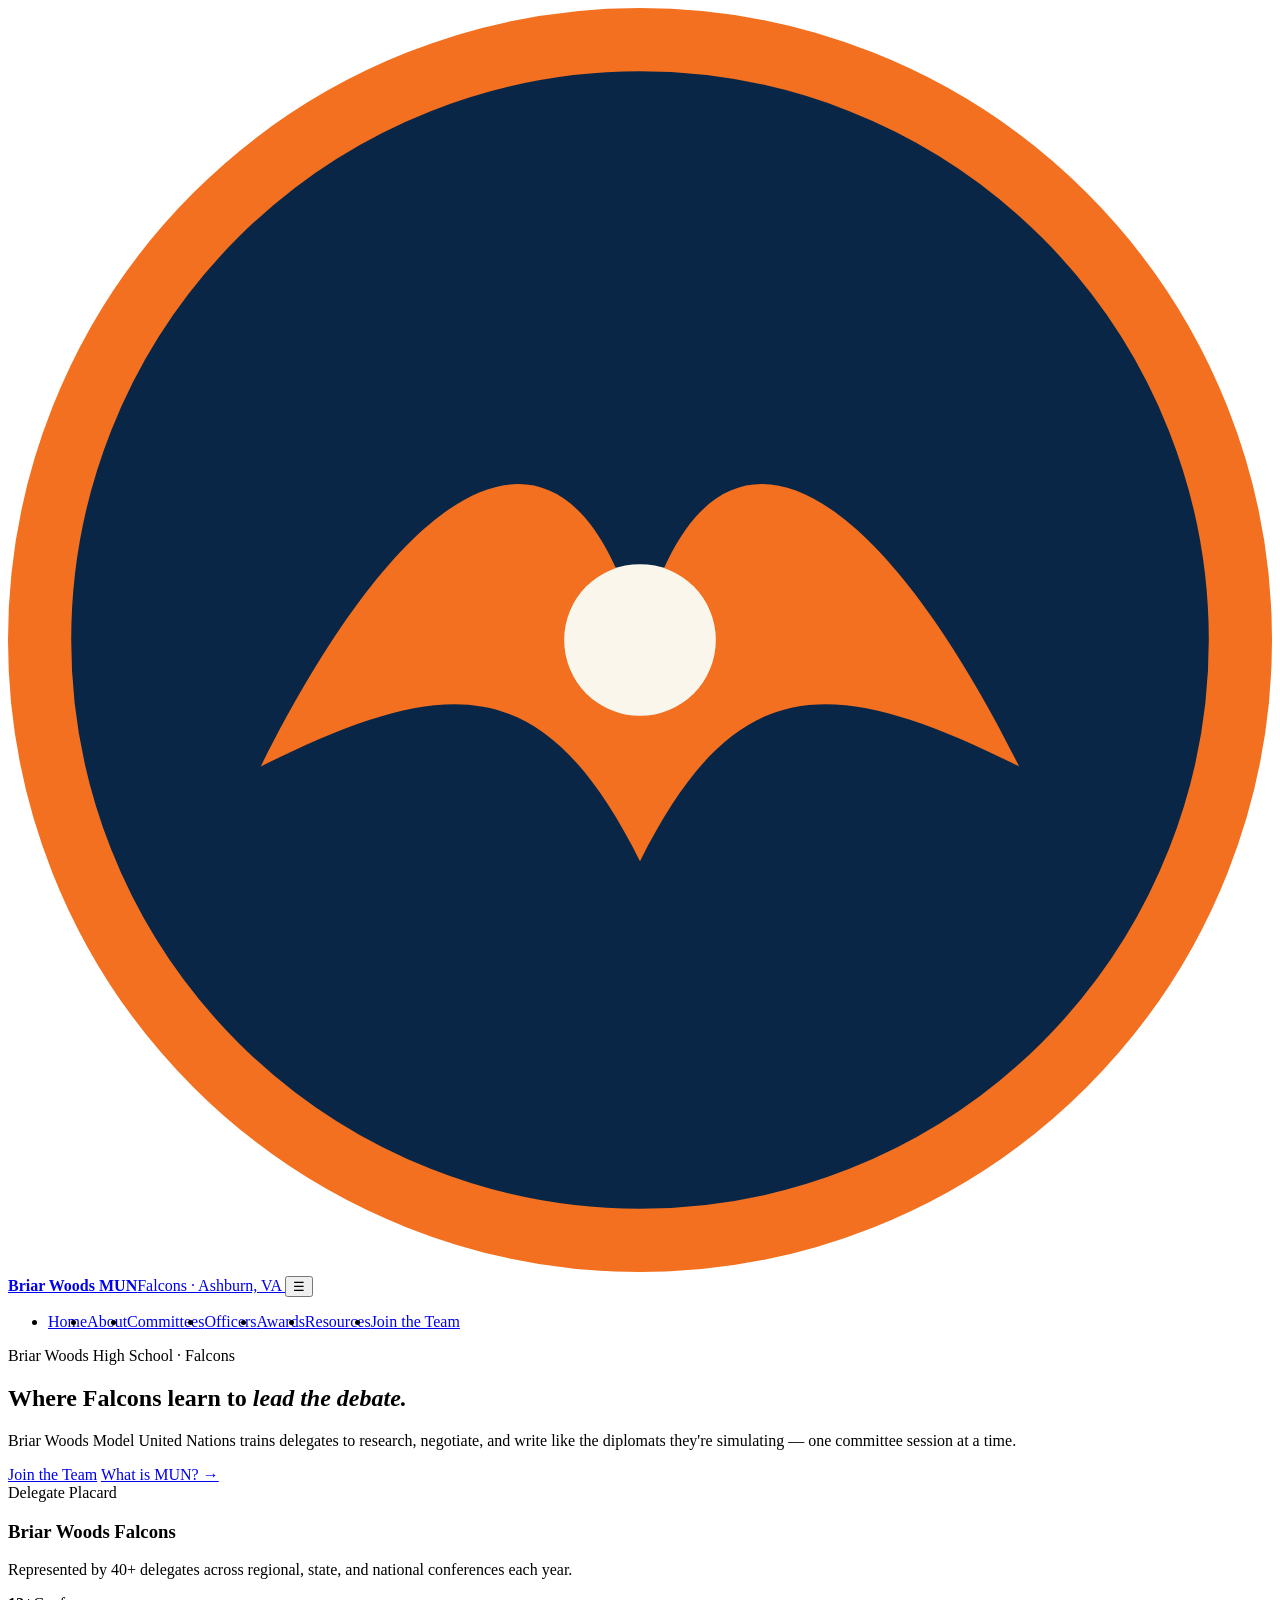
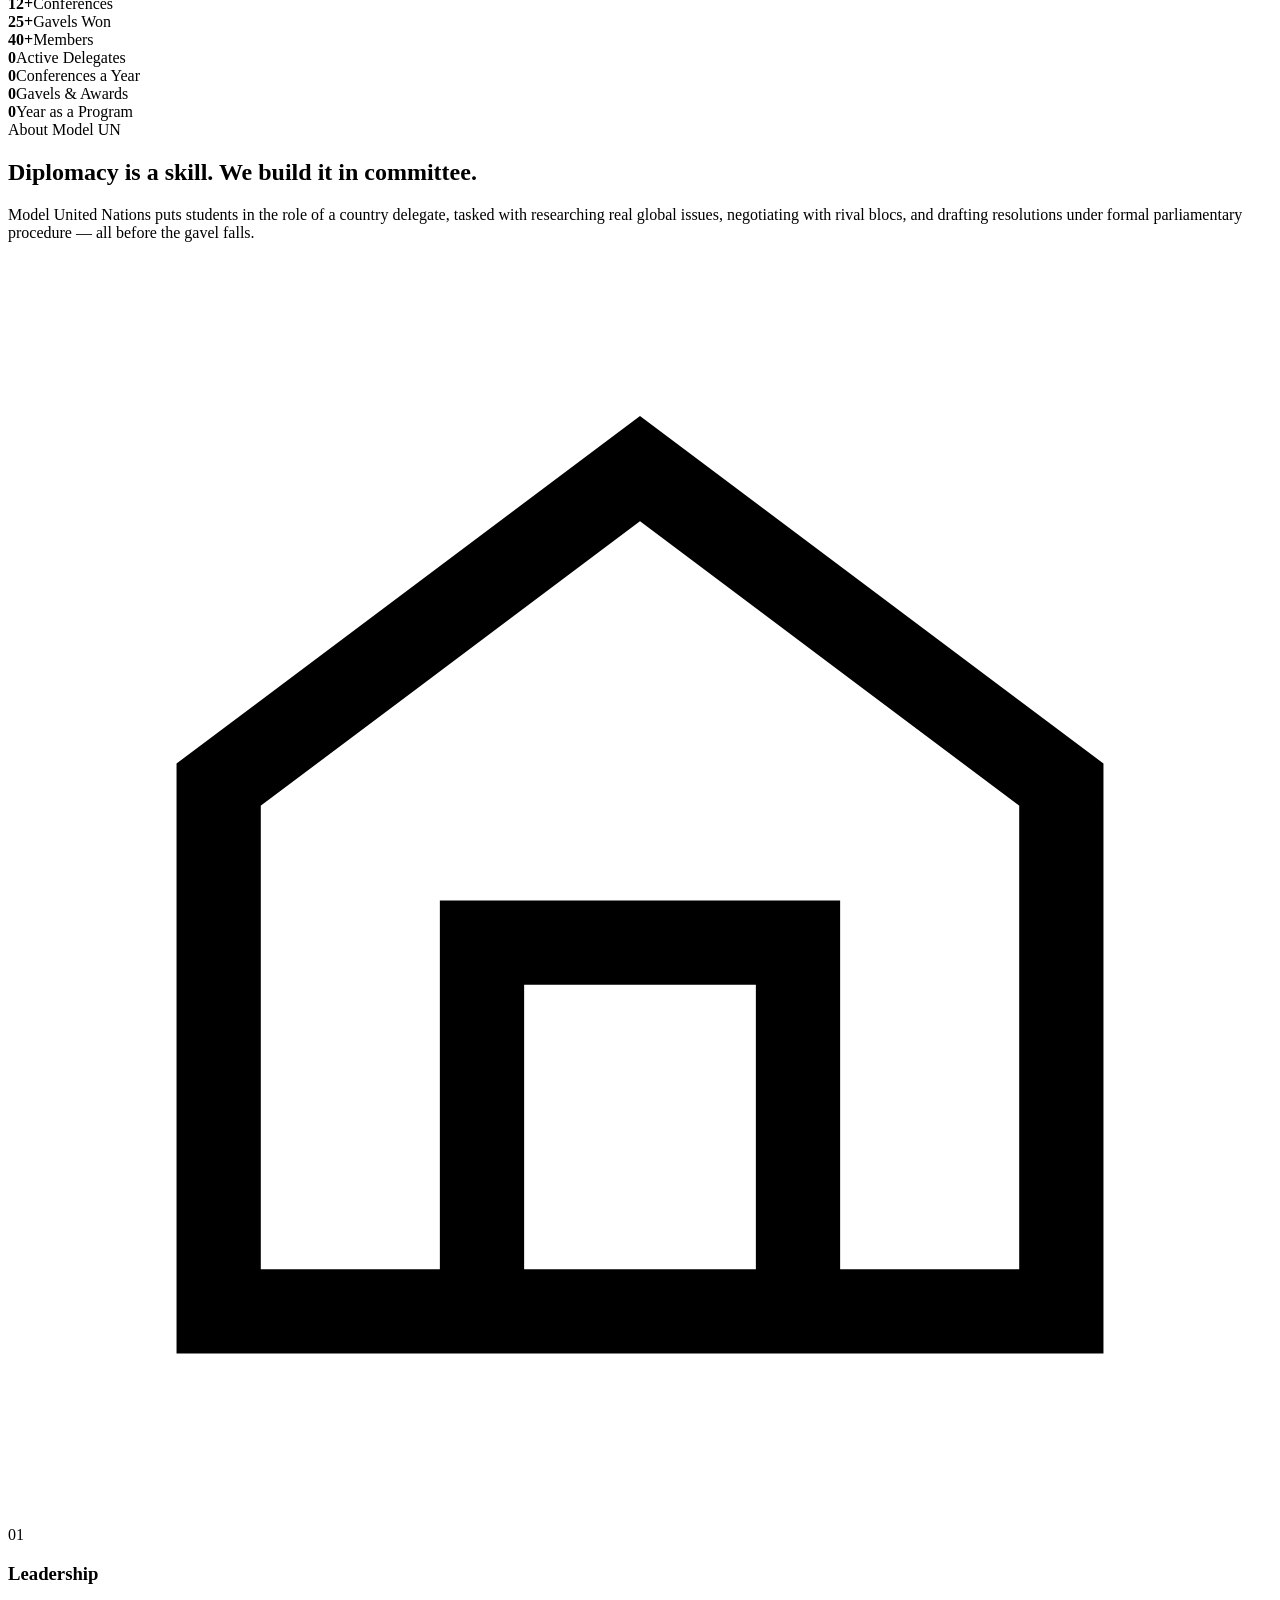
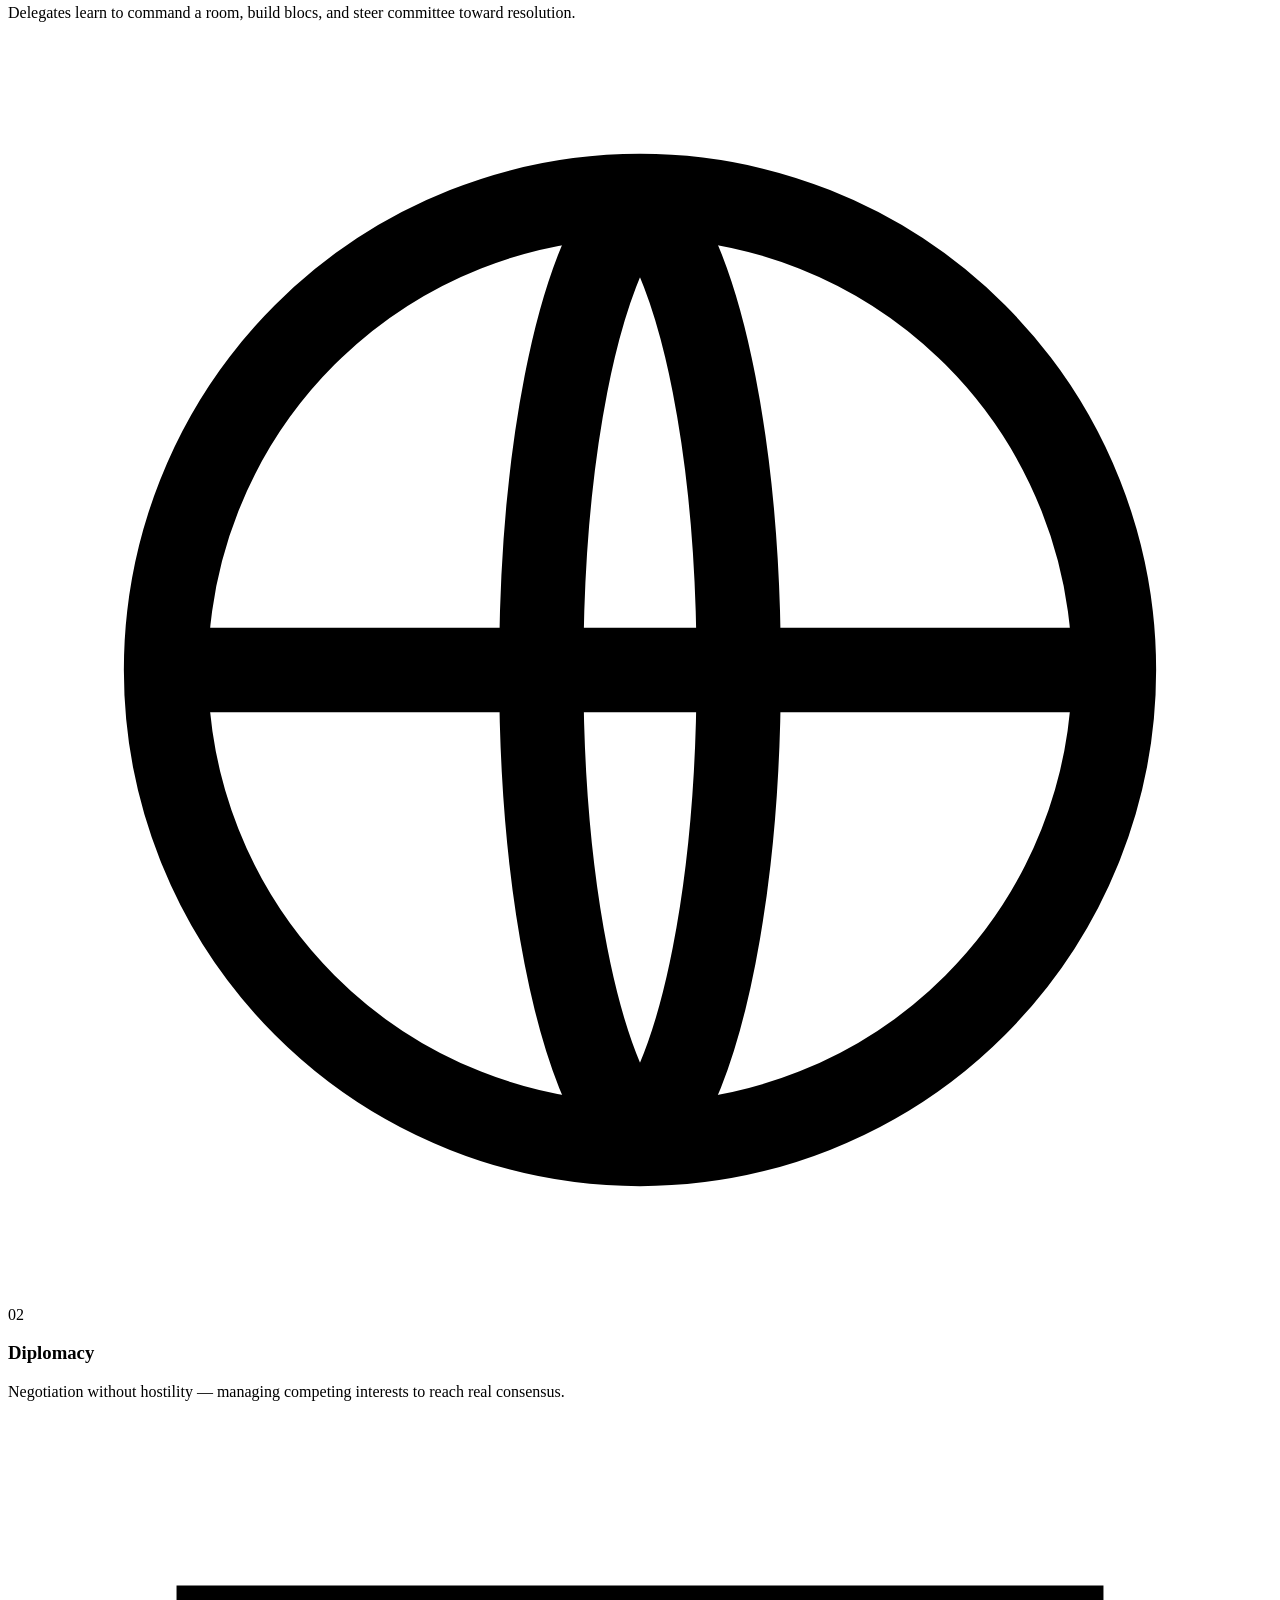
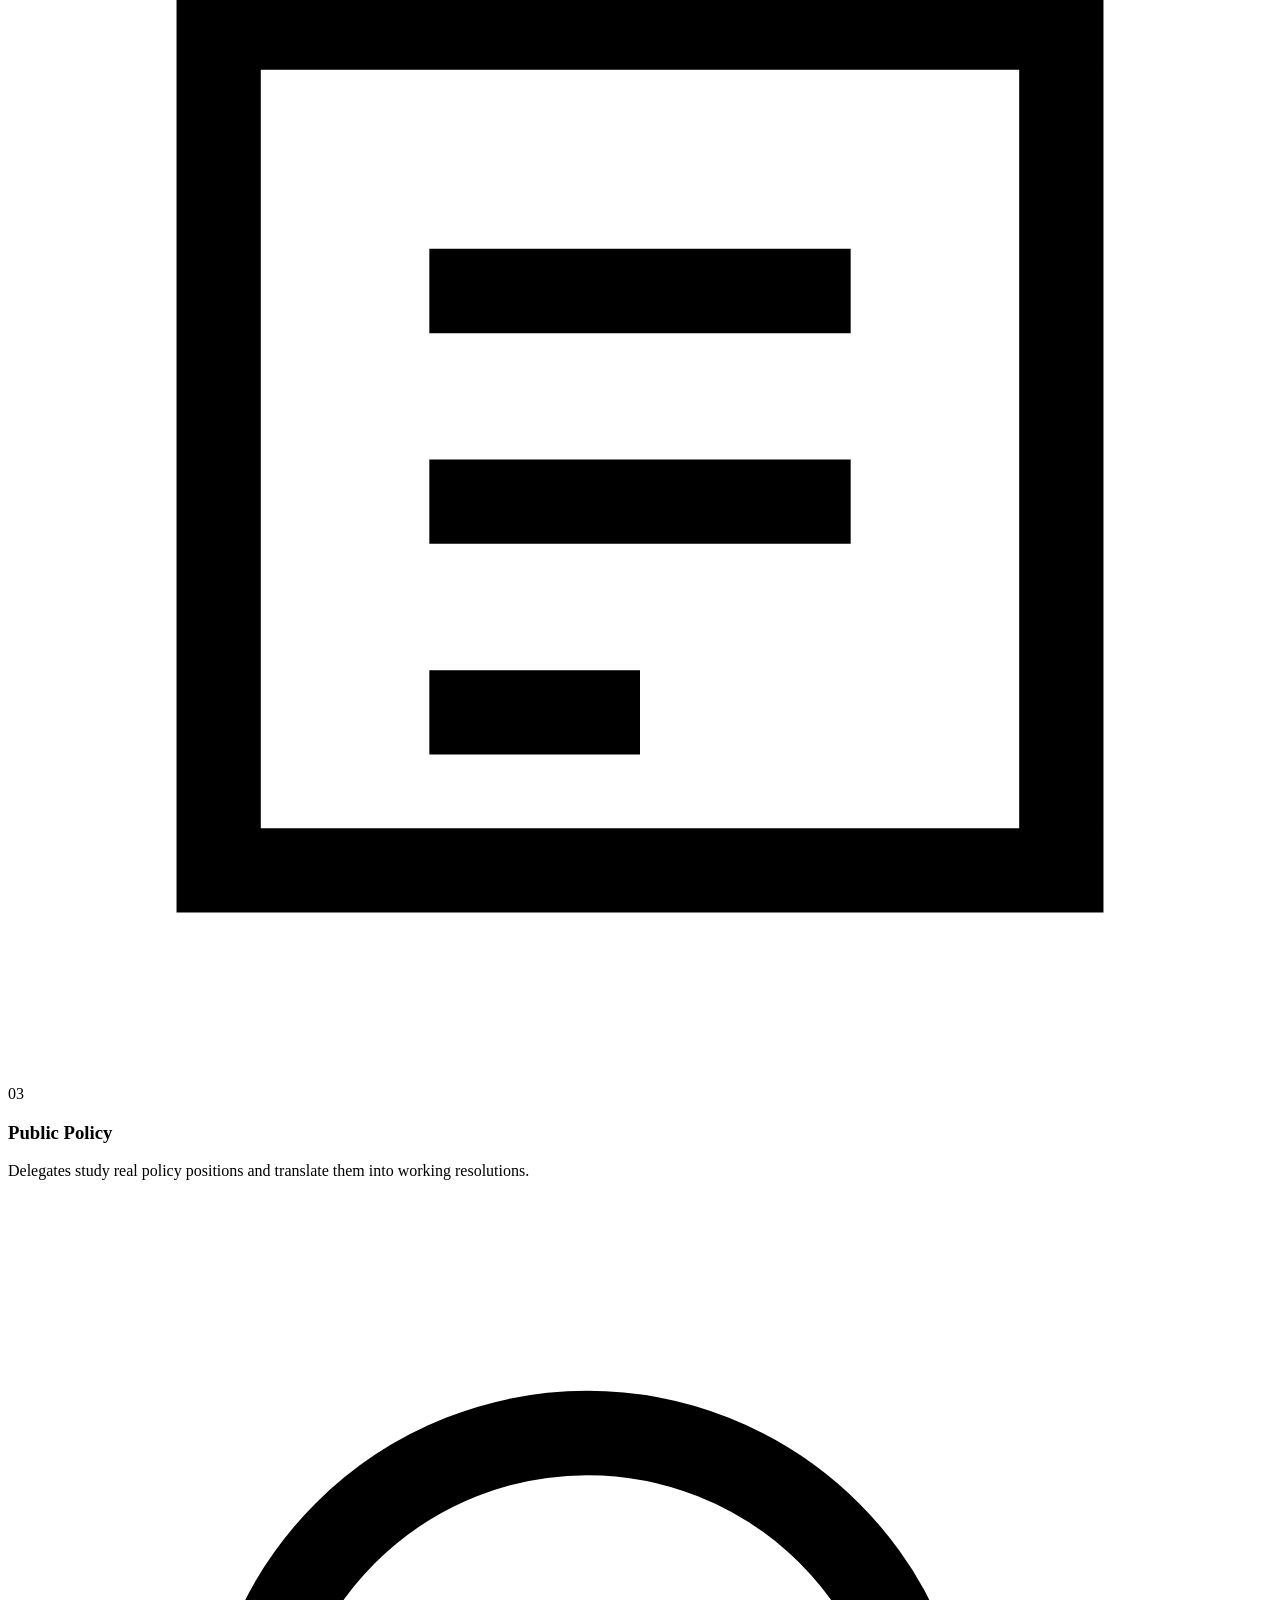
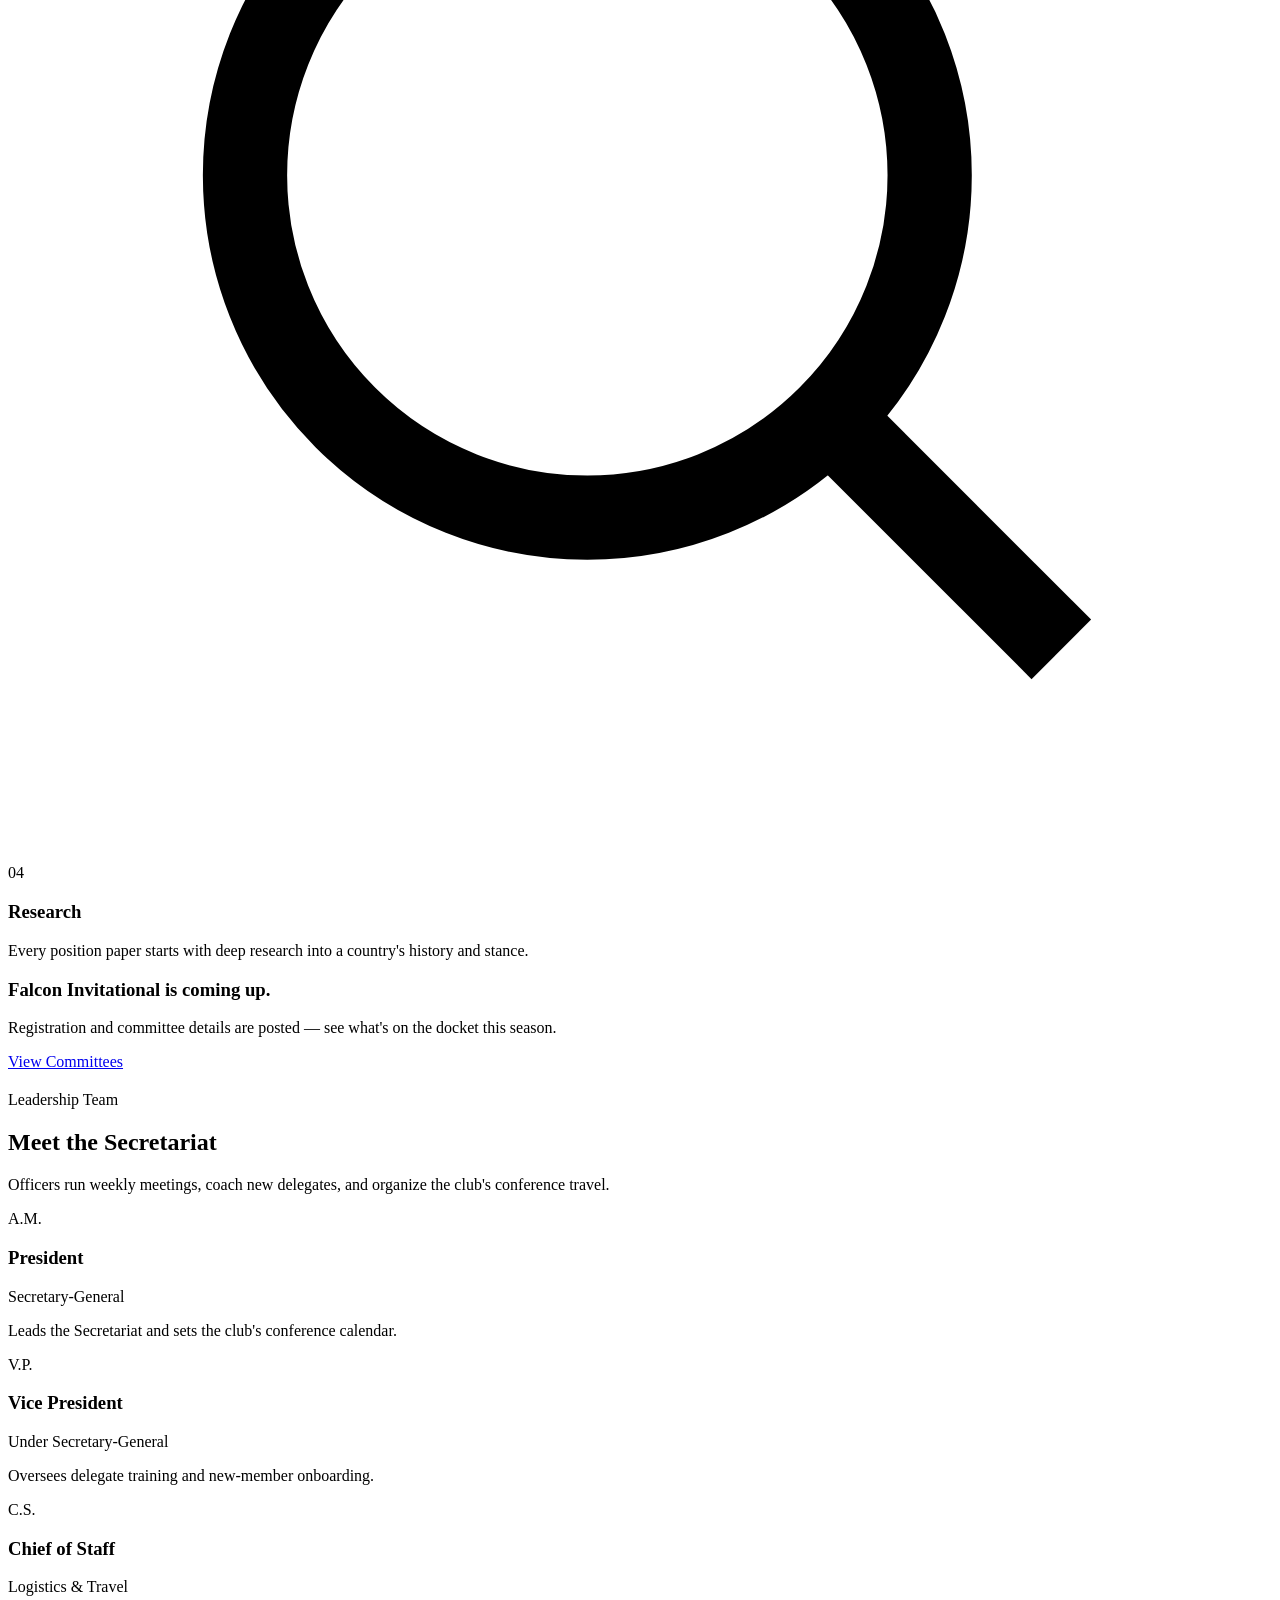
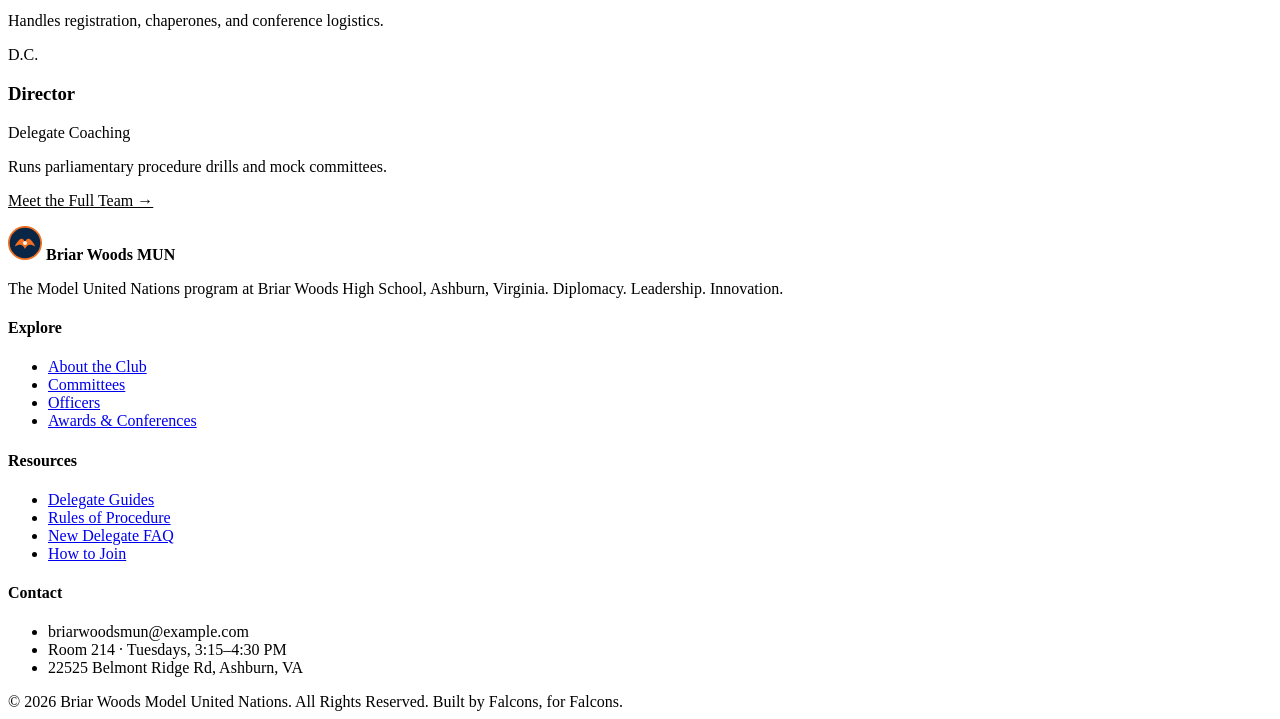
==== index.html @ ee377caa "Add files via upload" ====
<!DOCTYPE html>
<html lang="en">
<head>
<meta charset="UTF-8">
<meta name="viewport" content="width=device-width, initial-scale=1.0">
<title>Briar Woods Model United Nations</title>
<meta name="description" content="Briar Woods High School Model United Nations — Ashburn, Virginia. Diplomacy, debate, and delegation for Falcons.">
<link rel="stylesheet" href="css/style.css">
</head>
<body>

<header class="site-header">
  <nav class="nav">
    <a href="index.html" class="brand">
      <svg class="brand-mark" viewBox="0 0 40 40" xmlns="http://www.w3.org/2000/svg" role="img" aria-label="Briar Woods MUN emblem">
        <circle cx="20" cy="20" r="19" fill="#0A2647" stroke="#F2701F" stroke-width="2"/>
        <path d="M8 24 C13 14, 18 12, 20 20 C22 12, 27 14, 32 24 C26 21, 23 21, 20 27 C17 21, 14 21, 8 24 Z" fill="#F2701F"/>
        <circle cx="20" cy="20" r="2.4" fill="#FAF6EC"/>
      </svg>
      <span class="brand-text"><strong>Briar Woods MUN</strong><span>Falcons &middot; Ashburn, VA</span></span>
    </a>
    <button class="nav-toggle" aria-label="Toggle navigation" aria-expanded="false">&#9776;</button>
    <ul class="nav-links" style="display:flex;">
      <li><a href="index.html">Home</a></li>
      <li><a href="about.html">About</a></li>
      <li><a href="committees.html">Committees</a></li>
      <li><a href="officers.html">Officers</a></li>
      <li><a href="awards.html">Awards</a></li>
      <li><a href="resources.html">Resources</a></li>
      <li><a href="join.html" class="nav-cta">Join the Team</a></li>
    </ul>
  </nav>
</header>

<section class="hero">
  <div class="wrap hero-grid">
    <div>
      <span class="eyebrow on-dark">Briar Woods High School &middot; Falcons</span>
      <h1>Where Falcons learn to <em>lead the debate.</em></h1>
      <p class="hero-sub">Briar Woods Model United Nations trains delegates to research, negotiate, and write like the diplomats they're simulating &mdash; one committee session at a time.</p>
      <div class="hero-actions">
        <a href="join.html" class="btn btn-primary">Join the Team</a>
        <a href="about.html" class="btn btn-ghost">What is MUN? &rarr;</a>
      </div>
    </div>
    <div class="hero-plate">
      <span class="plate-eyebrow">Delegate Placard</span>
      <h3>Briar Woods Falcons</h3>
      <p>Represented by 40+ delegates across regional, state, and national conferences each year.</p>
      <div class="plate-divider"></div>
      <div class="plate-stats">
        <div><strong>12+</strong><span>Conferences</span></div>
        <div><strong>25+</strong><span>Gavels Won</span></div>
        <div><strong>40+</strong><span>Members</span></div>
      </div>
    </div>
  </div>
</section>

<div class="on-navy">
  <div class="wrap">
    <div class="stat-strip">
      <div><strong data-count="40" data-suffix="+">0</strong><span>Active Delegates</span></div>
      <div><strong data-count="12" data-suffix="+">0</strong><span>Conferences a Year</span></div>
      <div><strong data-count="25" data-suffix="+">0</strong><span>Gavels &amp; Awards</span></div>
      <div><strong data-count="6" data-suffix="th">0</strong><span>Year as a Program</span></div>
    </div>
  </div>
</div>

<section class="on-white">
  <div class="wrap">
    <div class="section-head">
      <span class="eyebrow">About Model UN</span>
      <h2>Diplomacy is a skill. We build it in committee.</h2>
      <p>Model United Nations puts students in the role of a country delegate, tasked with researching real global issues, negotiating with rival blocs, and drafting resolutions under formal parliamentary procedure &mdash; all before the gavel falls.</p>
    </div>
    <div class="grid-4">
      <div class="pillar">
        <svg class="pillar-icon" viewBox="0 0 24 24" fill="none" stroke="currentColor" stroke-width="1.6"><path d="M4 20 L4 10 L12 4 L20 10 L20 20 Z"/><path d="M9 20 L9 13 L15 13 L15 20"/></svg>
        <span class="pillar-num">01</span>
        <h3>Leadership</h3>
        <p>Delegates learn to command a room, build blocs, and steer committee toward resolution.</p>
      </div>
      <div class="pillar">
        <svg class="pillar-icon" viewBox="0 0 24 24" fill="none" stroke="currentColor" stroke-width="1.6"><circle cx="12" cy="12" r="9"/><path d="M3 12h18M12 3c2.5 2.7 2.5 15.3 0 18M12 3c-2.5 2.7-2.5 15.3 0 18"/></svg>
        <span class="pillar-num">02</span>
        <h3>Diplomacy</h3>
        <p>Negotiation without hostility &mdash; managing competing interests to reach real consensus.</p>
      </div>
      <div class="pillar">
        <svg class="pillar-icon" viewBox="0 0 24 24" fill="none" stroke="currentColor" stroke-width="1.6"><path d="M4 4h16v16H4z"/><path d="M8 9h8M8 13h8M8 17h4"/></svg>
        <span class="pillar-num">03</span>
        <h3>Public Policy</h3>
        <p>Delegates study real policy positions and translate them into working resolutions.</p>
      </div>
      <div class="pillar">
        <svg class="pillar-icon" viewBox="0 0 24 24" fill="none" stroke="currentColor" stroke-width="1.6"><circle cx="11" cy="11" r="6.5"/><path d="M20 20l-4.5-4.5"/></svg>
        <span class="pillar-num">04</span>
        <h3>Research</h3>
        <p>Every position paper starts with deep research into a country's history and stance.</p>
      </div>
    </div>
  </div>
</section>

<section style="padding-top:0;">
  <div class="wrap">
    <div class="cta-banner">
      <div>
        <h3>Falcon Invitational is coming up.</h3>
        <p>Registration and committee details are posted &mdash; see what's on the docket this season.</p>
      </div>
      <a href="committees.html" class="btn btn-navy">View Committees</a>
    </div>
  </div>
</section>

<section class="on-white" style="padding-top:20px;">
  <div class="wrap">
    <div class="section-head">
      <span class="eyebrow">Leadership Team</span>
      <h2>Meet the Secretariat</h2>
      <p>Officers run weekly meetings, coach new delegates, and organize the club's conference travel.</p>
    </div>
    <div class="grid-4">
      <div class="placard officer-card">
        <div class="placard-body">
          <div class="avatar">A.M.</div>
          <h3>President</h3>
          <span class="officer-role">Secretary-General</span>
          <p>Leads the Secretariat and sets the club's conference calendar.</p>
        </div>
      </div>
      <div class="placard officer-card">
        <div class="placard-body">
          <div class="avatar">V.P.</div>
          <h3>Vice President</h3>
          <span class="officer-role">Under Secretary-General</span>
          <p>Oversees delegate training and new-member onboarding.</p>
        </div>
      </div>
      <div class="placard officer-card">
        <div class="placard-body">
          <div class="avatar">C.S.</div>
          <h3>Chief of Staff</h3>
          <span class="officer-role">Logistics &amp; Travel</span>
          <p>Handles registration, chaperones, and conference logistics.</p>
        </div>
      </div>
      <div class="placard officer-card">
        <div class="placard-body">
          <div class="avatar">D.C.</div>
          <h3>Director</h3>
          <span class="officer-role">Delegate Coaching</span>
          <p>Runs parliamentary procedure drills and mock committees.</p>
        </div>
      </div>
    </div>
    <p class="center mt-32"><a href="officers.html" class="btn btn-ghost" style="color:var(--navy); border-color:var(--navy);">Meet the Full Team &rarr;</a></p>
  </div>
</section>

<footer class="site-footer">
  <div class="wrap">
    <div class="footer-grid">
      <div>
        <div class="footer-brand">
          <svg class="brand-mark" width="34" height="34" viewBox="0 0 40 40" xmlns="http://www.w3.org/2000/svg">
            <circle cx="20" cy="20" r="19" fill="#0A2647" stroke="#F2701F" stroke-width="2"/>
            <path d="M8 24 C13 14, 18 12, 20 20 C22 12, 27 14, 32 24 C26 21, 23 21, 20 27 C17 21, 14 21, 8 24 Z" fill="#F2701F"/>
            <circle cx="20" cy="20" r="2.4" fill="#FAF6EC"/>
          </svg>
          <strong>Briar Woods MUN</strong>
        </div>
        <p>The Model United Nations program at Briar Woods High School, Ashburn, Virginia. Diplomacy. Leadership. Innovation.</p>
      </div>
      <div>
        <h4>Explore</h4>
        <ul>
          <li><a href="about.html">About the Club</a></li>
          <li><a href="committees.html">Committees</a></li>
          <li><a href="officers.html">Officers</a></li>
          <li><a href="awards.html">Awards &amp; Conferences</a></li>
        </ul>
      </div>
      <div>
        <h4>Resources</h4>
        <ul>
          <li><a href="resources.html">Delegate Guides</a></li>
          <li><a href="resources.html#procedure">Rules of Procedure</a></li>
          <li><a href="resources.html#faq">New Delegate FAQ</a></li>
          <li><a href="join.html">How to Join</a></li>
        </ul>
      </div>
      <div>
        <h4>Contact</h4>
        <ul>
          <li>briarwoodsmun@example.com</li>
          <li>Room 214 &middot; Tuesdays, 3:15&ndash;4:30 PM</li>
          <li>22525 Belmont Ridge Rd, Ashburn, VA</li>
        </ul>
      </div>
    </div>
    <div class="footer-bottom">
      <span>&copy; 2026 Briar Woods Model United Nations. All Rights Reserved.</span>
      <span>Built by Falcons, for Falcons.</span>
    </div>
  </div>
</footer>

<script src="js/main.js"></script>
</body>
</html>
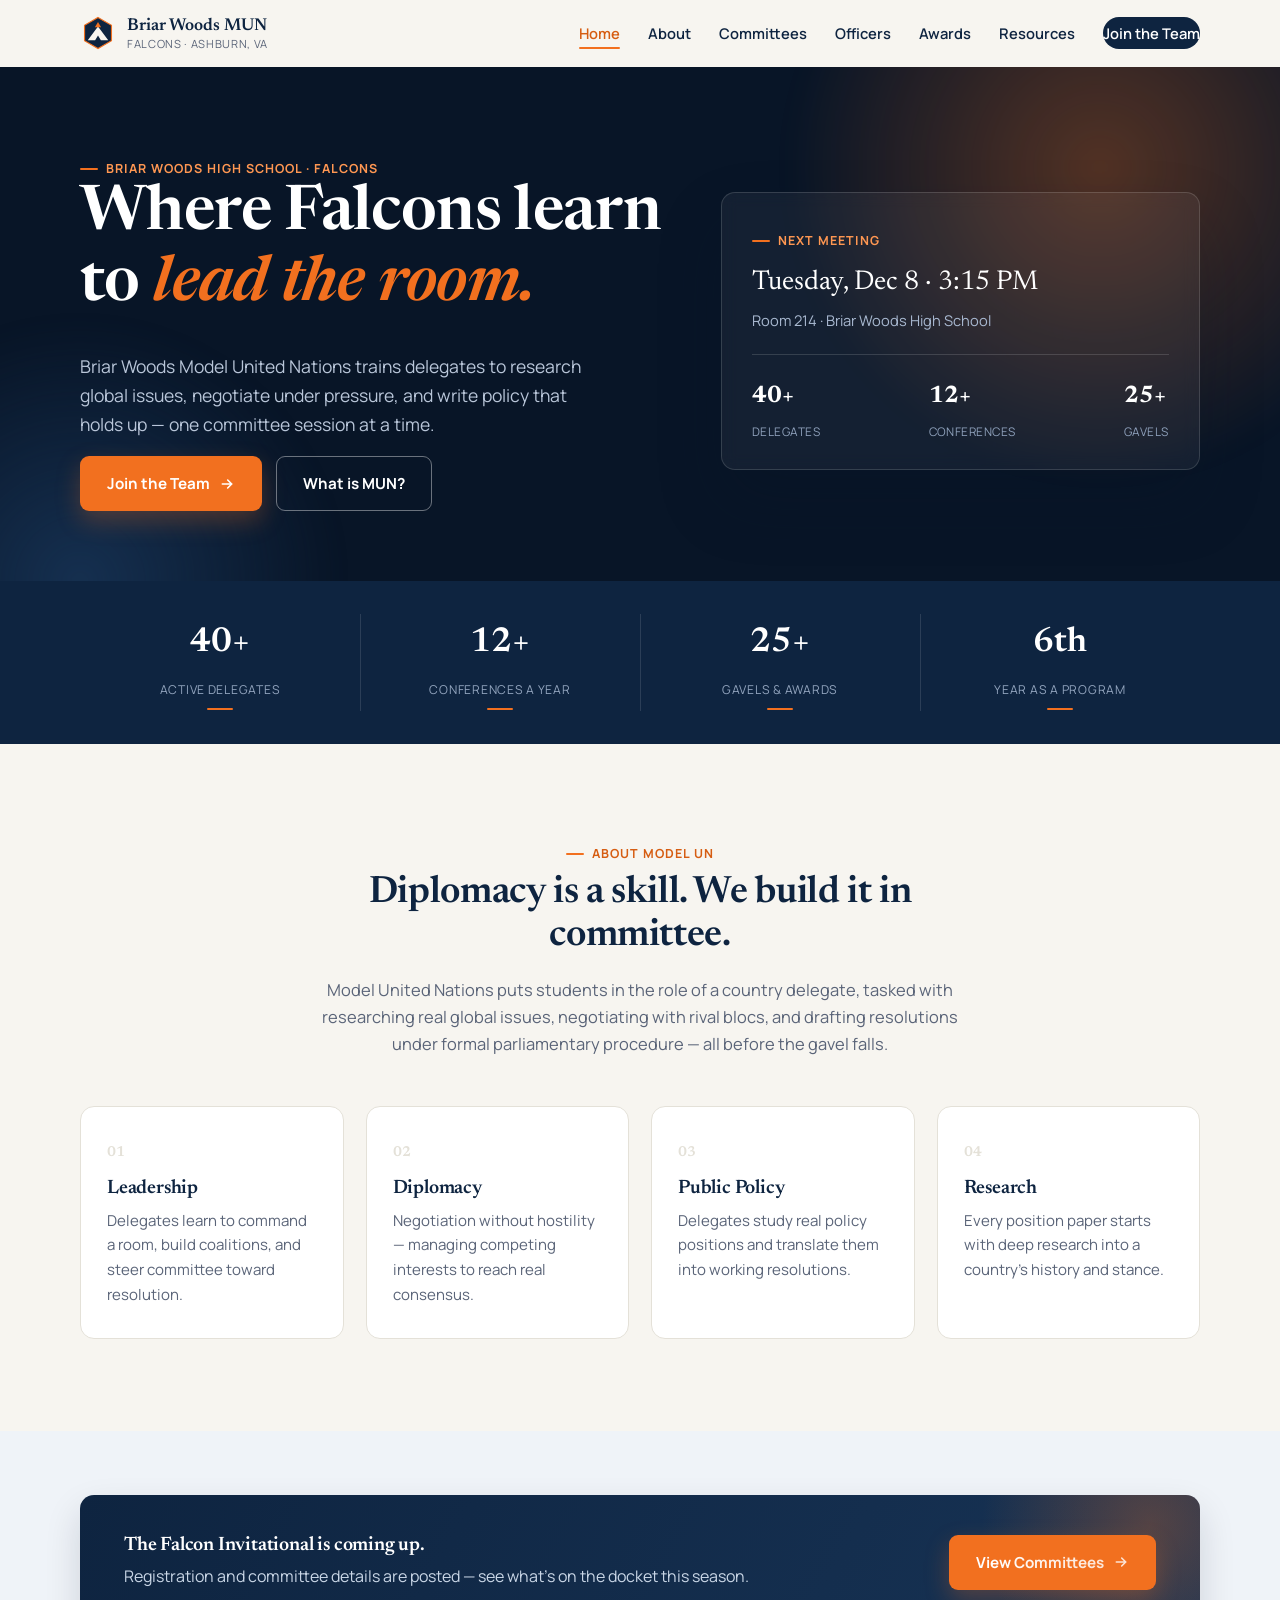
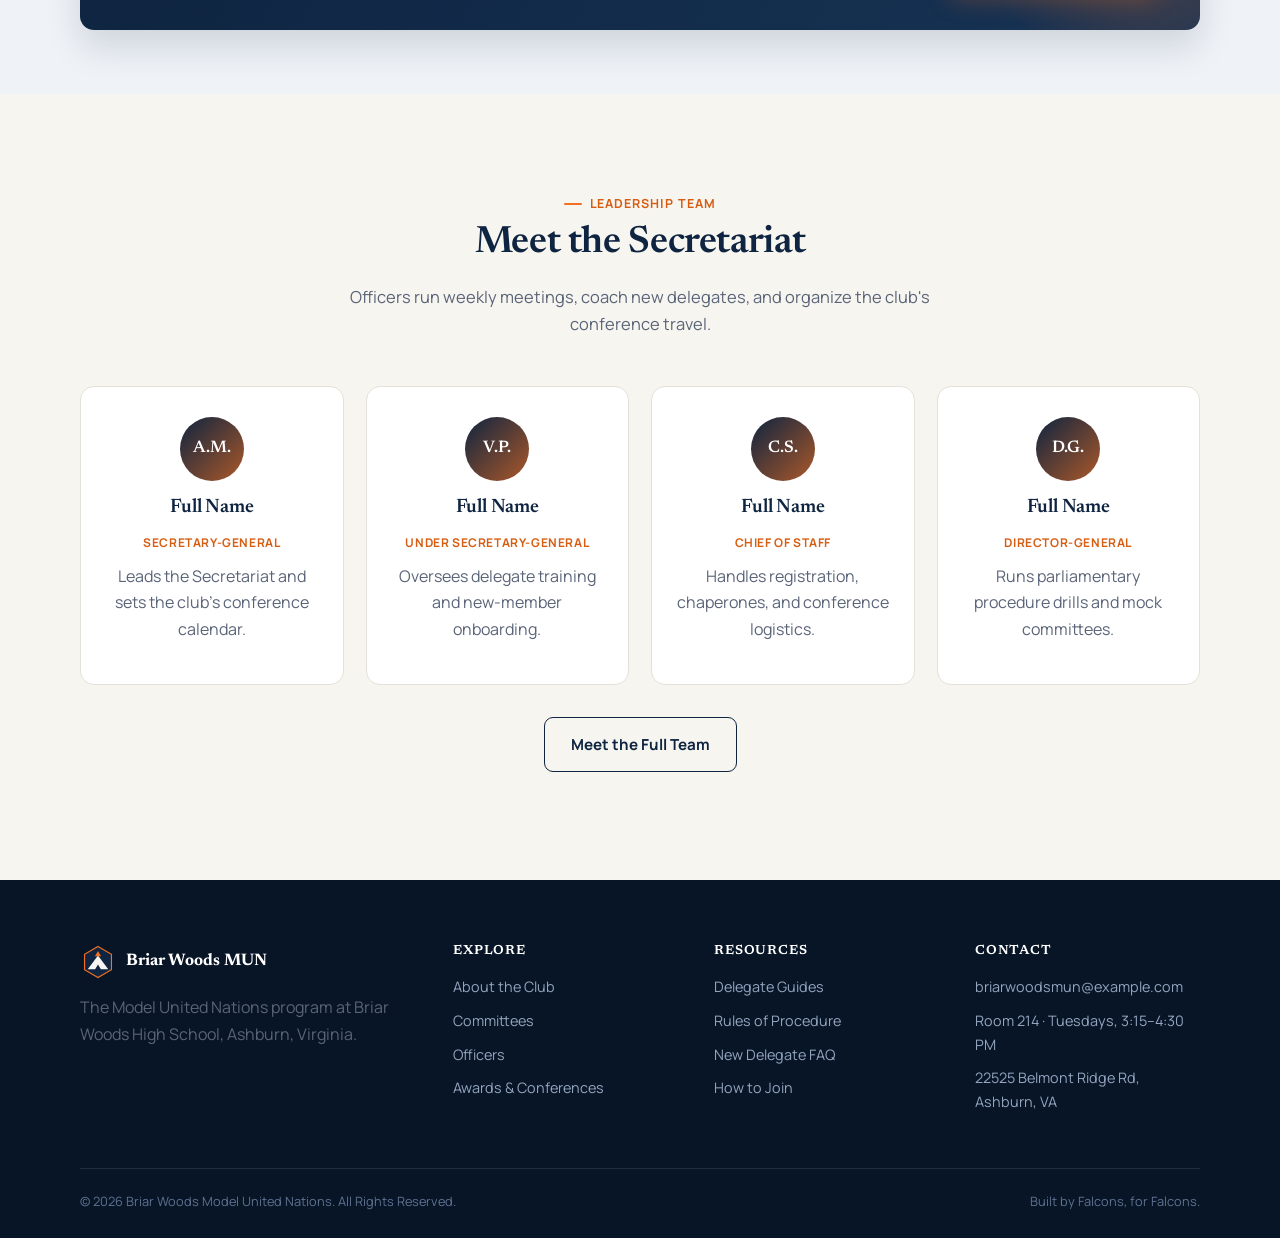
==== commit 4bf56660: "Add files via upload" ====
--- a/index.html
+++ b/index.html
@@ -5,210 +5,714 @@
 <meta name="viewport" content="width=device-width, initial-scale=1.0">
 <title>Briar Woods Model United Nations</title>
 <meta name="description" content="Briar Woods High School Model United Nations — Ashburn, Virginia. Diplomacy, debate, and delegation for Falcons.">
-<link rel="stylesheet" href="css/style.css">
+<style>
+/* =========================================================================
+   BRIAR WOODS MODEL UNITED NATIONS — stylesheet
+   Refined editorial design in the school's real colors (navy + orange).
+   ========================================================================= */
+
+@import url('https://fonts.googleapis.com/css2?family=Newsreader:ital,opsz,wght@0,6..72,400;0,6..72,500;0,6..72,600;0,6..72,700;1,6..72,500;1,6..72,600&family=Manrope:wght@400;500;600;700;800&display=swap');
+
+:root{
+  --navy-deep:#081527;
+  --navy:#0E2440;
+  --navy-mid:#173355;
+  --orange:#F2701F;
+  --orange-light:#FF9752;
+  --orange-dark:#D65D12;
+  --paper:#F7F5F0;
+  --mist:#EFF3F8;
+  --white:#FFFFFF;
+  --ink:#12203A;
+  --ink-soft:#5A6478;
+  --line:#E4E1D8;
+  --line-mist:#DCE3EC;
+  --line-navy:rgba(255,255,255,.14);
+  --shadow-sm:0 2px 12px rgba(8,21,39,.07);
+  --shadow-md:0 16px 36px rgba(8,21,39,.14);
+  --shadow-lg:0 32px 64px rgba(8,21,39,.24);
+  --radius:14px;
+  --radius-sm:9px;
+  --font-serif:'Newsreader', Georgia, serif;
+  --font-sans:'Manrope', system-ui, -apple-system, sans-serif;
+  --ease:cubic-bezier(.22,.9,.32,1);
+  --maxw:1180px;
+}
+
+*,*::before,*::after{ box-sizing:border-box; }
+html{ scroll-behavior:smooth; }
+body{
+  margin:0; background:var(--paper); color:var(--ink); font-family:var(--font-sans);
+  line-height:1.65; -webkit-font-smoothing:antialiased;
+}
+h1,h2,h3,h4{ font-family:var(--font-serif); color:var(--navy); margin:0 0 .48em; line-height:1.14; font-weight:600; letter-spacing:-.01em; }
+h1{ font-size:clamp(2.5rem,5.2vw,3.9rem); }
+h2{ font-size:clamp(1.7rem,3vw,2.35rem); }
+h3{ font-size:1.22rem; }
+p{ margin:0 0 1em; color:var(--ink-soft); }
+a{ color:inherit; text-decoration:none; }
+img{ max-width:100%; display:block; }
+ul{ margin:0; padding:0; list-style:none; }
+em{ font-style:italic; color:var(--orange); }
+
+.wrap{ max-width:var(--maxw); margin:0 auto; padding:0 30px; }
+.center{ text-align:center; }
+.mt-8{margin-top:8px;} .mt-12{margin-top:12px;} .mt-16{margin-top:16px;}
+.mt-24{margin-top:24px;} .mt-32{margin-top:32px;} .mt-48{margin-top:48px;}
+
+.eyebrow{
+  display:inline-flex; align-items:center; gap:8px;
+  font-size:.78rem; font-weight:700; letter-spacing:.08em; text-transform:uppercase; color:var(--orange-dark);
+}
+.eyebrow::before{ content:''; width:18px; height:2px; background:var(--orange); border-radius:2px; }
+.eyebrow.on-dark{ color:var(--orange-light); }
+
+@media (prefers-reduced-motion: reduce){
+  *{ animation-duration:.001ms !important; animation-iteration-count:1 !important; transition-duration:.001ms !important; scroll-behavior:auto !important; }
+}
+
+/* ============================= BUTTONS ================================= */
+.btn{
+  display:inline-flex; align-items:center; gap:9px; font-weight:700; font-size:.95rem;
+  padding:14px 26px; border-radius:var(--radius-sm); border:1.5px solid transparent; cursor:pointer;
+  transition:transform .28s var(--ease), box-shadow .28s var(--ease), background .25s var(--ease), color .25s var(--ease), border-color .25s var(--ease);
+}
+.btn svg{ width:16px; height:16px; transition:transform .25s var(--ease); }
+.btn:hover svg{ transform:translateX(3px); }
+.btn:focus-visible{ outline:2.5px solid var(--orange); outline-offset:3px; }
+
+.btn-primary{ background:var(--orange); color:#fff; box-shadow:0 10px 24px rgba(242,112,31,.28); }
+.btn-primary:hover{ background:var(--orange-dark); transform:translateY(-3px); box-shadow:0 18px 34px rgba(242,112,31,.36); }
+
+.btn-ghost-dark{ background:transparent; border-color:rgba(255,255,255,.4); color:#fff; }
+.btn-ghost-dark:hover{ background:rgba(255,255,255,.1); border-color:#fff; transform:translateY(-3px); }
+
+.btn-ghost-light{ background:transparent; border-color:var(--navy); color:var(--navy); }
+.btn-ghost-light:hover{ background:var(--navy); color:#fff; transform:translateY(-3px); }
+
+.btn-navy{ background:var(--navy); color:#fff; box-shadow:var(--shadow-sm); }
+.btn-navy:hover{ background:var(--navy-deep); transform:translateY(-3px); box-shadow:var(--shadow-md); }
+
+/* ============================== HEADER ================================= */
+.site-header{
+  position:sticky; top:0; z-index:100; background:rgba(247,245,240,.86);
+  backdrop-filter:blur(12px); -webkit-backdrop-filter:blur(12px);
+  border-bottom:1px solid transparent; transition:border-color .3s ease, box-shadow .3s ease;
+}
+.site-header.is-scrolled{ border-bottom-color:var(--line); box-shadow:0 4px 20px rgba(8,21,39,.06); }
+.nav{ max-width:var(--maxw); margin:0 auto; padding:15px 30px; display:flex; align-items:center; justify-content:space-between; gap:20px; }
+.brand{ display:flex; align-items:center; gap:11px; }
+.brand-mark{ width:36px; height:36px; flex-shrink:0; transition:transform .4s var(--ease); }
+.brand:hover .brand-mark{ transform:rotate(-6deg); }
+.brand-text{ display:flex; flex-direction:column; line-height:1.2; }
+.brand-text strong{ font-family:var(--font-serif); font-size:1.08rem; color:var(--navy); font-weight:600; }
+.brand-text span{ font-size:.7rem; letter-spacing:.06em; text-transform:uppercase; color:var(--ink-soft); }
+
+.nav-links{ display:flex; align-items:center; gap:28px; }
+.nav-links li a{ font-size:.92rem; font-weight:600; color:var(--navy); position:relative; padding:6px 0; transition:color .2s ease; }
+.nav-links li a::after{ content:''; position:absolute; left:0; bottom:0; height:2px; background:var(--orange); width:0; transition:width .3s var(--ease); border-radius:2px; }
+.nav-links li a:hover::after, .nav-links li a.active::after{ width:100%; }
+.nav-links li a.active{ color:var(--orange-dark); }
+.nav-cta{
+  background:var(--navy); color:#fff !important; padding:11px 20px; border-radius:999px; font-weight:700;
+  transition:background .25s ease, transform .25s ease, box-shadow .25s ease;
+}
+.nav-cta::after{ display:none; }
+.nav-cta:hover{ background:var(--orange); transform:translateY(-2px); box-shadow:0 10px 22px rgba(242,112,31,.3); }
+
+.nav-toggle{ display:none; background:none; border:none; font-size:1.5rem; color:var(--navy); cursor:pointer; }
+
+@media (max-width:780px){
+  .nav-toggle{ display:block; }
+  .nav-links{
+    position:fixed; inset:64px 0 0 0; background:var(--paper); flex-direction:column; align-items:stretch;
+    padding:10px 30px 30px; transform:translateX(100%); transition:transform .4s var(--ease); overflow-y:auto;
+    border-top:1px solid var(--line);
+  }
+  .nav-links.is-open{ transform:translateX(0); }
+  .nav-links li{ border-bottom:1px solid var(--line); }
+  .nav-links li a{ display:block; padding:16px 2px; }
+  .nav-links li a.nav-cta{ display:block; text-align:center; margin:16px 0; }
+}
+
+/* ============================== HERO ==================================== */
+.hero{ background:var(--navy-deep); color:#fff; position:relative; overflow:hidden; padding:84px 0 0; }
+.hero-glow{
+  position:absolute; width:640px; height:640px; border-radius:50%; top:-220px; right:-140px;
+  background:radial-gradient(circle, rgba(242,112,31,.32), transparent 70%);
+  filter:blur(10px); animation:pulse-glow 9s ease-in-out infinite alternate; pointer-events:none;
+}
+.hero-glow.two{ top:auto; bottom:-260px; left:-180px; right:auto; width:520px; height:520px;
+  background:radial-gradient(circle, rgba(23,51,85,.9), transparent 70%); animation-delay:-4s; }
+@keyframes pulse-glow{ 0%{ transform:scale(1); opacity:.7; } 100%{ transform:scale(1.15); opacity:1; } }
+
+.hero-grid{ display:grid; grid-template-columns:1.1fr .9fr; gap:56px; align-items:center; position:relative; padding-bottom:70px; }
+.hero-copy{ opacity:0; transform:translateY(16px); animation:rise .8s var(--ease) forwards; }
+.hero-copy.d1{ animation-delay:.05s; } .hero-copy.d2{ animation-delay:.16s; }
+.hero-copy.d3{ animation-delay:.27s; } .hero-copy.d4{ animation-delay:.38s; }
+@keyframes rise{ to{ opacity:1; transform:translateY(0); } }
+
+.hero h1{ color:#fff; }
+.hero-sub{ color:#B9C6D9; font-size:1.1rem; max-width:48ch; }
+.hero-actions{ display:flex; gap:14px; margin-top:8px; flex-wrap:wrap; }
+
+.meeting-card{
+  background:rgba(255,255,255,.05); border:1px solid rgba(255,255,255,.14); border-radius:var(--radius);
+  padding:30px 30px 26px; backdrop-filter:blur(8px); box-shadow:var(--shadow-lg);
+  opacity:0; transform:translateY(16px) scale(.98); animation:rise-card .9s var(--ease) forwards .3s;
+}
+@keyframes rise-card{ to{ opacity:1; transform:translateY(0) scale(1); } }
+.meeting-card .eyebrow{ color:var(--orange-light); }
+.meeting-when{ font-family:var(--font-serif); font-size:1.7rem; color:#fff; margin:10px 0 2px; }
+.meeting-where{ color:#A9B9D1; font-size:.92rem; }
+.meeting-divider{ height:1px; background:rgba(255,255,255,.14); margin:22px 0; }
+.meeting-stats{ display:flex; justify-content:space-between; gap:10px; }
+.meeting-stats div{ text-align:left; }
+.meeting-stats strong{ display:block; font-family:var(--font-serif); font-size:1.5rem; color:#fff; }
+.meeting-stats span{ font-size:.74rem; color:#8FA1BC; text-transform:uppercase; letter-spacing:.04em; }
+
+/* ---------- stat strip ---------- */
+.stat-strip{ background:var(--navy); }
+.stat-row{ display:grid; grid-template-columns:repeat(4,1fr); }
+.stat-cell{ padding:34px 22px; text-align:center; position:relative; }
+.stat-cell + .stat-cell::before{ content:''; position:absolute; left:0; top:20%; bottom:20%; width:1px; background:rgba(255,255,255,.12); }
+.stat-num{ font-family:var(--font-serif); font-size:2.15rem; color:#fff; font-weight:600; }
+.stat-label{
+  display:block; margin-top:8px; font-size:.76rem; color:#93A5BE; text-transform:uppercase; letter-spacing:.06em;
+  position:relative; padding-bottom:10px;
+}
+.stat-label::after{
+  content:''; position:absolute; bottom:0; left:50%; transform:translateX(-50%); width:0; height:2px; background:var(--orange);
+  transition:width .5s var(--ease) .1s; border-radius:2px;
+}
+.stat-cell.in-view .stat-label::after{ width:26px; }
+
+/* ============================== SECTIONS ================================ */
+.section{ padding:92px 0; }
+.section.tight{ padding:64px 0; }
+.section.on-navy{ background:var(--navy); color:#fff; }
+.section.on-mist{ background:var(--mist); }
+.section-head{ max-width:640px; }
+.section-head.center{ margin-left:auto; margin-right:auto; text-align:center; }
+.section-head p{ font-size:1.03rem; }
+
+.page-hero{ background:var(--navy-deep); color:#fff; padding:60px 0 52px; position:relative; overflow:hidden; }
+.breadcrumb{ font-size:.85rem; color:#93A5BE; margin-bottom:14px; }
+.breadcrumb a{ color:#93A5BE; transition:color .2s ease; } .breadcrumb a:hover{ color:#fff; }
+.breadcrumb .sep{ margin:0 8px; } .breadcrumb .current{ color:var(--orange-light); }
+.page-hero h1{ color:#fff; }
+.page-hero p{ color:#B9C6D9; max-width:62ch; margin-top:12px; font-size:1.05rem; }
+
+/* ============================= PILLAR CARDS ============================= */
+.pillar-grid{ display:grid; grid-template-columns:repeat(4,1fr); gap:22px; }
+.pillar{
+  background:var(--white); border:1px solid var(--line); border-radius:var(--radius);
+  padding:30px 26px; position:relative; overflow:hidden; transition:transform .35s var(--ease), box-shadow .35s var(--ease), border-color .35s ease;
+}
+.pillar::before{ content:''; position:absolute; left:0; top:0; bottom:0; width:3px; background:var(--orange); transform:scaleY(0); transform-origin:top; transition:transform .4s var(--ease); }
+.pillar:hover{ transform:translateY(-8px); box-shadow:var(--shadow-md); border-color:transparent; }
+.pillar:hover::before{ transform:scaleY(1); }
+.pillar-num{ font-family:var(--font-serif); font-size:.9rem; color:var(--line); font-weight:600; }
+.pillar h3{ margin:14px 0 8px; }
+.pillar p{ font-size:.94rem; margin:0; }
+
+/* ============================== CTA BANNER =============================== */
+.cta-banner{
+  background:linear-gradient(120deg, var(--navy) 0%, var(--navy-mid) 100%);
+  border-radius:var(--radius); padding:40px 44px; color:#fff; position:relative; overflow:hidden;
+  display:flex; align-items:center; justify-content:space-between; gap:26px; flex-wrap:wrap; box-shadow:var(--shadow-md);
+}
+.cta-banner::after{
+  content:''; position:absolute; width:340px; height:340px; border-radius:50%; right:-120px; top:-140px;
+  background:radial-gradient(circle, rgba(242,112,31,.28), transparent 70%);
+}
+.cta-banner h3{ color:#fff; margin-bottom:6px; position:relative; }
+.cta-banner p{ color:#c9d6e6; margin:0; position:relative; }
+.cta-banner .btn{ position:relative; }
+
+/* ============================== OFFICER CARDS ============================= */
+.officer-grid{ display:grid; grid-template-columns:repeat(4,1fr); gap:22px; }
+.officer-card{
+  background:var(--white); border:1px solid var(--line); border-radius:var(--radius); text-align:center;
+  padding:30px 22px 26px; transition:transform .35s var(--ease), box-shadow .35s var(--ease);
+}
+.officer-card:hover{ transform:translateY(-8px); box-shadow:var(--shadow-md); }
+.officer-card.on-navy{ background:var(--navy-mid); border-color:var(--line-navy); }
+.avatar{
+  width:64px; height:64px; margin:0 auto 16px; border-radius:50%; display:flex; align-items:center; justify-content:center;
+  font-family:var(--font-serif); font-weight:600; font-size:1.05rem; color:#fff;
+  background:linear-gradient(135deg, var(--navy) 0%, var(--orange) 145%);
+  transition:transform .35s var(--ease);
+}
+.officer-card:hover .avatar{ transform:scale(1.08) rotate(-4deg); }
+.officer-role{
+  display:inline-block; font-size:.75rem; font-weight:700; color:var(--orange-dark); text-transform:uppercase;
+  letter-spacing:.05em; margin:5px 0 10px;
+}
+.officer-card.on-navy .officer-role{ color:var(--orange-light); }
+.officer-card.on-navy h3{ color:#fff; }
+.officer-card.on-navy p{ color:#c3d0e2; }
+
+/* ============================== COMMITTEES ================================ */
+.committee-grid{ display:grid; grid-template-columns:repeat(3,1fr); gap:20px; }
+.committee-card{
+  background:var(--white); border:1px solid var(--line); border-radius:var(--radius); padding:24px 24px 22px;
+  transition:transform .3s var(--ease), box-shadow .3s var(--ease);
+}
+.committee-card:hover{ transform:translateY(-6px); box-shadow:var(--shadow-md); }
+.committee-head{ display:flex; justify-content:space-between; align-items:flex-start; gap:10px; margin-bottom:12px; }
+.committee-abbr{ display:block; font-family:var(--font-serif); font-weight:700; color:var(--orange-dark); font-size:.86rem; letter-spacing:.03em; }
+.committee-head h3{ margin:2px 0 0; font-size:1.06rem; }
+.level{ flex-shrink:0; font-size:.68rem; font-weight:700; text-transform:uppercase; letter-spacing:.03em; padding:5px 11px; border-radius:999px; white-space:nowrap; }
+.level.beg{ background:#E6F5EC; color:#1C7A41; }
+.level.int{ background:#FFF1E0; color:#B3620A; }
+.level.adv{ background:#FDE7E7; color:#C0392B; }
+.committee-card p{ font-size:.9rem; margin:0; }
+
+/* ============================== TIMELINE ================================== */
+.timeline{ position:relative; padding-left:32px; }
+.timeline::before{ content:''; position:absolute; left:5px; top:6px; bottom:6px; width:2px; background:var(--line); }
+.tl-item{ position:relative; padding-bottom:36px; }
+.tl-item:last-child{ padding-bottom:0; }
+.tl-item::before{ content:''; position:absolute; left:-32px; top:3px; width:12px; height:12px; border-radius:50%; background:var(--orange); border:3px solid var(--paper); box-shadow:0 0 0 1.5px var(--orange); }
+.tl-year{ font-size:.78rem; font-weight:700; text-transform:uppercase; letter-spacing:.06em; color:var(--orange-dark); }
+.tl-item h3{ margin:6px 0 6px; }
+.tl-item ul{ margin-top:10px; display:flex; flex-direction:column; gap:5px; }
+.tl-item li{ font-size:.9rem; color:var(--ink-soft); padding-left:16px; position:relative; }
+.tl-item li::before{ content:'\2013'; position:absolute; left:0; color:var(--orange); }
+
+/* ============================== AWARD ROWS ================================= */
+.award-row{
+  display:flex; align-items:center; gap:16px; padding:18px 20px; border:1px solid var(--line); border-radius:var(--radius-sm);
+  background:var(--white); transition:transform .25s var(--ease), box-shadow .25s var(--ease), border-color .25s ease;
+}
+.award-row:hover{ transform:translateX(4px); box-shadow:var(--shadow-sm); border-color:transparent; }
+.award-icon{
+  flex-shrink:0; width:42px; height:42px; border-radius:50%; display:flex; align-items:center; justify-content:center;
+  background:#FFF1E0; color:var(--orange-dark);
+}
+.award-icon svg{ width:20px; height:20px; }
+.award-row h4{ font-family:var(--font-serif); color:var(--navy); font-size:1.02rem; margin:0 0 2px; font-weight:600; }
+.award-row p{ margin:0; font-size:.88rem; }
+
+/* ============================== RESOURCES ================================= */
+.resource-row{
+  display:flex; justify-content:space-between; align-items:center; gap:20px; padding:22px 0; border-top:1px solid var(--line);
+}
+.resource-row:last-child{ border-bottom:1px solid var(--line); }
+.resource-tags{ display:flex; gap:8px; margin-bottom:8px; }
+.resource-tag{
+  font-size:.68rem; font-weight:700; text-transform:uppercase; letter-spacing:.04em; color:var(--orange-dark);
+  background:#FFF1E0; padding:4px 10px; border-radius:999px;
+}
+.resource-row h4{ font-family:var(--font-serif); color:var(--navy); font-size:1.04rem; margin:0 0 4px; font-weight:600; }
+.resource-row p{ margin:0; font-size:.9rem; }
+
+.glossary{ display:grid; grid-template-columns:repeat(2,1fr); gap:20px; }
+.gloss-item{ background:var(--navy-mid); border-radius:var(--radius-sm); padding:24px 26px; transition:transform .3s var(--ease); }
+.gloss-item:hover{ transform:translateY(-4px); }
+.gloss-term{ font-size:.7rem; letter-spacing:.06em; text-transform:uppercase; color:var(--orange-light); font-weight:700; }
+.gloss-item h3{ color:#fff; margin:8px 0 6px; font-size:1.05rem; }
+.gloss-item p{ color:#c3d0e2; font-size:.88rem; margin:0; }
+
+/* Accordion */
+.accordion{ border-top:1px solid var(--line); }
+.accordion-item{ border-bottom:1px solid var(--line); }
+.accordion-btn{
+  width:100%; background:none; border:none; text-align:left; cursor:pointer; display:flex; justify-content:space-between;
+  align-items:center; gap:20px; padding:20px 2px; font-family:var(--font-serif); font-size:1.05rem; color:var(--navy);
+  transition:color .2s ease;
+}
+.accordion-btn:hover{ color:var(--orange-dark); }
+.accordion-btn .plus{ font-size:1.3rem; color:var(--orange); flex-shrink:0; transition:transform .35s var(--ease); font-family:var(--font-sans); }
+.accordion-item.is-open .plus{ transform:rotate(45deg); }
+.accordion-panel{ max-height:0; overflow:hidden; transition:max-height .4s var(--ease); }
+.accordion-panel-inner{ padding:0 2px 22px; font-size:.96rem; color:var(--ink-soft); max-width:70ch; }
+
+/* ============================== FORM / JOIN =============================== */
+.info-strip{ display:grid; grid-template-columns:repeat(3,1fr); gap:22px; }
+.info-card{
+  background:var(--white); border:1px solid var(--line); border-radius:var(--radius); padding:28px 26px;
+  transition:transform .3s var(--ease), box-shadow .3s var(--ease);
+}
+.info-card:hover{ transform:translateY(-6px); box-shadow:var(--shadow-md); }
+
+form{ display:grid; gap:20px; }
+.form-grid{ display:grid; grid-template-columns:1fr 1fr; gap:20px; }
+.field.full{ grid-column:1 / -1; }
+.field label{ display:block; font-size:.82rem; font-weight:700; color:var(--navy); margin-bottom:7px; }
+.field.on-dark label{ color:#B9C6D9; }
+.field input, .field select, .field textarea{
+  width:100%; font-family:var(--font-sans); font-size:.96rem; color:var(--ink); padding:12px 14px;
+  border-radius:var(--radius-sm); border:1.5px solid var(--line); background:var(--white);
+  transition:border-color .2s ease, box-shadow .2s ease;
+}
+.field.on-dark input, .field.on-dark select, .field.on-dark textarea{
+  background:rgba(255,255,255,.06); border-color:rgba(255,255,255,.22); color:#fff;
+}
+.field select option{ color:#000; }
+.field input:focus, .field select:focus, .field textarea:focus{ outline:none; border-color:var(--orange); box-shadow:0 0 0 4px rgba(242,112,31,.15); }
+.field textarea{ resize:vertical; min-height:110px; }
+
+.form-success{
+  display:none; align-items:center; gap:12px; background:rgba(46,164,101,.14); border:1px solid rgba(46,164,101,.4);
+  color:#bdeccf; padding:14px 18px; border-radius:var(--radius-sm); font-size:.92rem;
+}
+.form-success.is-visible{ display:flex; animation:rise .5s var(--ease); }
+.form-success svg{ width:20px; height:20px; color:#4ADE80; flex-shrink:0; }
+
+/* ============================== FOOTER ===================================== */
+.site-footer{ background:var(--navy-deep); color:#93A5BE; padding:64px 0 26px; }
+.footer-grid{ display:grid; grid-template-columns:1.5fr 1fr 1fr 1fr; gap:36px; }
+.footer-brand{ display:flex; align-items:center; gap:10px; margin-bottom:14px; }
+.footer-brand strong{ font-family:var(--font-serif); color:#fff; font-size:1.05rem; }
+.site-footer h4{ color:#fff; font-size:.82rem; text-transform:uppercase; letter-spacing:.06em; margin-bottom:16px; }
+.site-footer ul li{ margin-bottom:10px; font-size:.9rem; }
+.site-footer ul li a{ color:#93A5BE; transition:color .2s ease; } .site-footer ul li a:hover{ color:var(--orange-light); }
+.footer-bottom{
+  border-top:1px solid rgba(255,255,255,.1); margin-top:44px; padding-top:22px; display:flex;
+  justify-content:space-between; flex-wrap:wrap; gap:8px; font-size:.8rem; color:#5E7290;
+}
+
+/* ============================== REVEAL ====================================== */
+.reveal{ opacity:0; transform:translateY(20px); transition:opacity .7s var(--ease), transform .7s var(--ease); }
+.reveal.in-view{ opacity:1; transform:translateY(0); }
+
+/* ============================== RESPONSIVE =================================== */
+@media (max-width:980px){
+  .hero-grid{ grid-template-columns:1fr; }
+  .pillar-grid, .officer-grid{ grid-template-columns:repeat(2,1fr); }
+  .committee-grid{ grid-template-columns:repeat(2,1fr); }
+  .stat-row{ grid-template-columns:repeat(2,1fr); row-gap:24px; }
+  .stat-cell:nth-child(3)::before{ display:none; }
+  .footer-grid{ grid-template-columns:1fr 1fr; }
+  .glossary{ grid-template-columns:1fr; }
+  .info-strip{ grid-template-columns:1fr; }
+}
+@media (max-width:680px){
+  .pillar-grid, .officer-grid, .committee-grid{ grid-template-columns:1fr; }
+  .form-grid{ grid-template-columns:1fr; }
+  .cta-banner{ flex-direction:column; align-items:flex-start; }
+  .footer-grid{ grid-template-columns:1fr; }
+  .stat-row{ grid-template-columns:1fr 1fr; }
+}
+
+</style>
 </head>
 <body>
-
 <header class="site-header">
-  <nav class="nav">
-    <a href="index.html" class="brand">
-      <svg class="brand-mark" viewBox="0 0 40 40" xmlns="http://www.w3.org/2000/svg" role="img" aria-label="Briar Woods MUN emblem">
-        <circle cx="20" cy="20" r="19" fill="#0A2647" stroke="#F2701F" stroke-width="2"/>
-        <path d="M8 24 C13 14, 18 12, 20 20 C22 12, 27 14, 32 24 C26 21, 23 21, 20 27 C17 21, 14 21, 8 24 Z" fill="#F2701F"/>
-        <circle cx="20" cy="20" r="2.4" fill="#FAF6EC"/>
-      </svg>
-      <span class="brand-text"><strong>Briar Woods MUN</strong><span>Falcons &middot; Ashburn, VA</span></span>
-    </a>
-    <button class="nav-toggle" aria-label="Toggle navigation" aria-expanded="false">&#9776;</button>
-    <ul class="nav-links" style="display:flex;">
-      <li><a href="index.html">Home</a></li>
-      <li><a href="about.html">About</a></li>
-      <li><a href="committees.html">Committees</a></li>
-      <li><a href="officers.html">Officers</a></li>
-      <li><a href="awards.html">Awards</a></li>
-      <li><a href="resources.html">Resources</a></li>
-      <li><a href="join.html" class="nav-cta">Join the Team</a></li>
-    </ul>
-  </nav>
+<nav class="nav">
+<a href="index.html" class="brand">
+<svg class="brand-mark" viewBox="0 0 44 44" xmlns="http://www.w3.org/2000/svg" role="img" aria-label="Briar Woods MUN emblem">
+<polygon points="22,3 38.45,12.5 38.45,31.5 22,41 5.55,31.5 5.55,12.5" fill="#0E2440" stroke="#F2701F" stroke-width="1.4"/>
+<path d="M22 14 L34.5 31 L25.5 31 L22 25 L18.5 31 L9.5 31 Z" fill="#F7F5F0"/>
+<path d="M22 8.5 L25.8 15 L18.2 15 Z" fill="#F2701F"/>
+</svg>
+<span class="brand-text"><strong>Briar Woods MUN</strong><span>Falcons &middot; Ashburn, VA</span></span>
+</a>
+<button class="nav-toggle" aria-label="Toggle navigation" aria-expanded="false">&#9776;</button>
+<ul class="nav-links">
+<li><a href="index.html">Home</a></li>
+<li><a href="about.html">About</a></li>
+<li><a href="committees.html">Committees</a></li>
+<li><a href="officers.html">Officers</a></li>
+<li><a href="awards.html">Awards</a></li>
+<li><a href="resources.html">Resources</a></li>
+<li><a href="join.html" class="nav-cta">Join the Team</a></li>
+</ul>
+</nav>
 </header>
 
 <section class="hero">
-  <div class="wrap hero-grid">
-    <div>
-      <span class="eyebrow on-dark">Briar Woods High School &middot; Falcons</span>
-      <h1>Where Falcons learn to <em>lead the debate.</em></h1>
-      <p class="hero-sub">Briar Woods Model United Nations trains delegates to research, negotiate, and write like the diplomats they're simulating &mdash; one committee session at a time.</p>
-      <div class="hero-actions">
-        <a href="join.html" class="btn btn-primary">Join the Team</a>
-        <a href="about.html" class="btn btn-ghost">What is MUN? &rarr;</a>
-      </div>
-    </div>
-    <div class="hero-plate">
-      <span class="plate-eyebrow">Delegate Placard</span>
-      <h3>Briar Woods Falcons</h3>
-      <p>Represented by 40+ delegates across regional, state, and national conferences each year.</p>
-      <div class="plate-divider"></div>
-      <div class="plate-stats">
-        <div><strong>12+</strong><span>Conferences</span></div>
-        <div><strong>25+</strong><span>Gavels Won</span></div>
-        <div><strong>40+</strong><span>Members</span></div>
-      </div>
-    </div>
-  </div>
+<div class="hero-glow"></div>
+<div class="hero-glow two"></div>
+<div class="wrap hero-grid">
+<div>
+<span class="eyebrow on-dark hero-copy d1">Briar Woods High School &middot; Falcons</span>
+<h1 class="hero-copy d2">Where Falcons learn to <em>lead the room.</em></h1>
+<p class="hero-sub hero-copy d3">Briar Woods Model United Nations trains delegates to research global issues, negotiate under pressure, and write policy that holds up &mdash; one committee session at a time.</p>
+<div class="hero-actions hero-copy d4">
+<a href="join.html" class="btn btn-primary">Join the Team <svg viewBox="0 0 24 24" fill="none" stroke="currentColor" stroke-width="2.4" stroke-linecap="round"><path d="M5 12h14M13 6l6 6-6 6"/></svg></a>
+<a href="about.html" class="btn btn-ghost-dark">What is MUN?</a>
+</div>
+</div>
+<div class="meeting-card">
+<span class="eyebrow">Next Meeting</span>
+<div class="meeting-when" id="next-meeting">Loading&hellip;</div>
+<div class="meeting-where">Room 214 &middot; Briar Woods High School</div>
+<div class="meeting-divider"></div>
+<div class="meeting-stats">
+<div><strong>40+</strong><span>Delegates</span></div>
+<div><strong>12+</strong><span>Conferences</span></div>
+<div><strong>25+</strong><span>Gavels</span></div>
+</div>
+</div>
+</div>
 </section>
 
-<div class="on-navy">
-  <div class="wrap">
-    <div class="stat-strip">
-      <div><strong data-count="40" data-suffix="+">0</strong><span>Active Delegates</span></div>
-      <div><strong data-count="12" data-suffix="+">0</strong><span>Conferences a Year</span></div>
-      <div><strong data-count="25" data-suffix="+">0</strong><span>Gavels &amp; Awards</span></div>
-      <div><strong data-count="6" data-suffix="th">0</strong><span>Year as a Program</span></div>
-    </div>
-  </div>
-</div>
-
-<section class="on-white">
-  <div class="wrap">
-    <div class="section-head">
-      <span class="eyebrow">About Model UN</span>
-      <h2>Diplomacy is a skill. We build it in committee.</h2>
-      <p>Model United Nations puts students in the role of a country delegate, tasked with researching real global issues, negotiating with rival blocs, and drafting resolutions under formal parliamentary procedure &mdash; all before the gavel falls.</p>
-    </div>
-    <div class="grid-4">
-      <div class="pillar">
-        <svg class="pillar-icon" viewBox="0 0 24 24" fill="none" stroke="currentColor" stroke-width="1.6"><path d="M4 20 L4 10 L12 4 L20 10 L20 20 Z"/><path d="M9 20 L9 13 L15 13 L15 20"/></svg>
-        <span class="pillar-num">01</span>
-        <h3>Leadership</h3>
-        <p>Delegates learn to command a room, build blocs, and steer committee toward resolution.</p>
-      </div>
-      <div class="pillar">
-        <svg class="pillar-icon" viewBox="0 0 24 24" fill="none" stroke="currentColor" stroke-width="1.6"><circle cx="12" cy="12" r="9"/><path d="M3 12h18M12 3c2.5 2.7 2.5 15.3 0 18M12 3c-2.5 2.7-2.5 15.3 0 18"/></svg>
-        <span class="pillar-num">02</span>
-        <h3>Diplomacy</h3>
-        <p>Negotiation without hostility &mdash; managing competing interests to reach real consensus.</p>
-      </div>
-      <div class="pillar">
-        <svg class="pillar-icon" viewBox="0 0 24 24" fill="none" stroke="currentColor" stroke-width="1.6"><path d="M4 4h16v16H4z"/><path d="M8 9h8M8 13h8M8 17h4"/></svg>
-        <span class="pillar-num">03</span>
-        <h3>Public Policy</h3>
-        <p>Delegates study real policy positions and translate them into working resolutions.</p>
-      </div>
-      <div class="pillar">
-        <svg class="pillar-icon" viewBox="0 0 24 24" fill="none" stroke="currentColor" stroke-width="1.6"><circle cx="11" cy="11" r="6.5"/><path d="M20 20l-4.5-4.5"/></svg>
-        <span class="pillar-num">04</span>
-        <h3>Research</h3>
-        <p>Every position paper starts with deep research into a country's history and stance.</p>
-      </div>
-    </div>
-  </div>
+<div class="stat-strip">
+<div class="wrap">
+<div class="stat-row">
+<div class="stat-cell"><span class="stat-num" data-count="40" data-suffix="+">0</span><span class="stat-label">Active Delegates</span></div>
+<div class="stat-cell"><span class="stat-num" data-count="12" data-suffix="+">0</span><span class="stat-label">Conferences a Year</span></div>
+<div class="stat-cell"><span class="stat-num" data-count="25" data-suffix="+">0</span><span class="stat-label">Gavels &amp; Awards</span></div>
+<div class="stat-cell"><span class="stat-num" data-count="6" data-suffix="th">0</span><span class="stat-label">Year as a Program</span></div>
+</div>
+</div>
+</div>
+
+<section class="section">
+<div class="wrap">
+<div class="section-head center">
+<span class="eyebrow">About Model UN</span>
+<h2 class="mt-8">Diplomacy is a skill. We build it in committee.</h2>
+<p class="mt-16">Model United Nations puts students in the role of a country delegate, tasked with researching real global issues, negotiating with rival blocs, and drafting resolutions under formal parliamentary procedure &mdash; all before the gavel falls.</p>
+</div>
+<div class="pillar-grid mt-48">
+<div class="pillar">
+<span class="pillar-num">01</span>
+<h3>Leadership</h3>
+<p>Delegates learn to command a room, build coalitions, and steer committee toward resolution.</p>
+</div>
+<div class="pillar">
+<span class="pillar-num">02</span>
+<h3>Diplomacy</h3>
+<p>Negotiation without hostility &mdash; managing competing interests to reach real consensus.</p>
+</div>
+<div class="pillar">
+<span class="pillar-num">03</span>
+<h3>Public Policy</h3>
+<p>Delegates study real policy positions and translate them into working resolutions.</p>
+</div>
+<div class="pillar">
+<span class="pillar-num">04</span>
+<h3>Research</h3>
+<p>Every position paper starts with deep research into a country's history and stance.</p>
+</div>
+</div>
+</div>
 </section>
 
-<section style="padding-top:0;">
-  <div class="wrap">
-    <div class="cta-banner">
-      <div>
-        <h3>Falcon Invitational is coming up.</h3>
-        <p>Registration and committee details are posted &mdash; see what's on the docket this season.</p>
-      </div>
-      <a href="committees.html" class="btn btn-navy">View Committees</a>
-    </div>
-  </div>
+<section class="section tight on-mist">
+<div class="wrap">
+<div class="cta-banner">
+<div>
+<h3>The Falcon Invitational is coming up.</h3>
+<p>Registration and committee details are posted &mdash; see what's on the docket this season.</p>
+</div>
+<a href="committees.html" class="btn btn-primary">View Committees <svg viewBox="0 0 24 24" fill="none" stroke="currentColor" stroke-width="2.4" stroke-linecap="round"><path d="M5 12h14M13 6l6 6-6 6"/></svg></a>
+</div>
+</div>
 </section>
 
-<section class="on-white" style="padding-top:20px;">
-  <div class="wrap">
-    <div class="section-head">
-      <span class="eyebrow">Leadership Team</span>
-      <h2>Meet the Secretariat</h2>
-      <p>Officers run weekly meetings, coach new delegates, and organize the club's conference travel.</p>
-    </div>
-    <div class="grid-4">
-      <div class="placard officer-card">
-        <div class="placard-body">
-          <div class="avatar">A.M.</div>
-          <h3>President</h3>
-          <span class="officer-role">Secretary-General</span>
-          <p>Leads the Secretariat and sets the club's conference calendar.</p>
-        </div>
-      </div>
-      <div class="placard officer-card">
-        <div class="placard-body">
-          <div class="avatar">V.P.</div>
-          <h3>Vice President</h3>
-          <span class="officer-role">Under Secretary-General</span>
-          <p>Oversees delegate training and new-member onboarding.</p>
-        </div>
-      </div>
-      <div class="placard officer-card">
-        <div class="placard-body">
-          <div class="avatar">C.S.</div>
-          <h3>Chief of Staff</h3>
-          <span class="officer-role">Logistics &amp; Travel</span>
-          <p>Handles registration, chaperones, and conference logistics.</p>
-        </div>
-      </div>
-      <div class="placard officer-card">
-        <div class="placard-body">
-          <div class="avatar">D.C.</div>
-          <h3>Director</h3>
-          <span class="officer-role">Delegate Coaching</span>
-          <p>Runs parliamentary procedure drills and mock committees.</p>
-        </div>
-      </div>
-    </div>
-    <p class="center mt-32"><a href="officers.html" class="btn btn-ghost" style="color:var(--navy); border-color:var(--navy);">Meet the Full Team &rarr;</a></p>
-  </div>
+<section class="section">
+<div class="wrap">
+<div class="section-head center">
+<span class="eyebrow">Leadership Team</span>
+<h2 class="mt-8">Meet the Secretariat</h2>
+<p class="mt-16">Officers run weekly meetings, coach new delegates, and organize the club's conference travel.</p>
+</div>
+<div class="officer-grid mt-48">
+<div class="officer-card">
+<div class="avatar">A.M.</div>
+<h3>Full Name</h3>
+<span class="officer-role">Secretary-General</span>
+<p>Leads the Secretariat and sets the club's conference calendar.</p>
+</div>
+<div class="officer-card">
+<div class="avatar">V.P.</div>
+<h3>Full Name</h3>
+<span class="officer-role">Under Secretary-General</span>
+<p>Oversees delegate training and new-member onboarding.</p>
+</div>
+<div class="officer-card">
+<div class="avatar">C.S.</div>
+<h3>Full Name</h3>
+<span class="officer-role">Chief of Staff</span>
+<p>Handles registration, chaperones, and conference logistics.</p>
+</div>
+<div class="officer-card">
+<div class="avatar">D.G.</div>
+<h3>Full Name</h3>
+<span class="officer-role">Director-General</span>
+<p>Runs parliamentary procedure drills and mock committees.</p>
+</div>
+</div>
+<p class="center mt-32"><a href="officers.html" class="btn btn-ghost-light">Meet the Full Team</a></p>
+</div>
 </section>
 
 <footer class="site-footer">
-  <div class="wrap">
-    <div class="footer-grid">
-      <div>
-        <div class="footer-brand">
-          <svg class="brand-mark" width="34" height="34" viewBox="0 0 40 40" xmlns="http://www.w3.org/2000/svg">
-            <circle cx="20" cy="20" r="19" fill="#0A2647" stroke="#F2701F" stroke-width="2"/>
-            <path d="M8 24 C13 14, 18 12, 20 20 C22 12, 27 14, 32 24 C26 21, 23 21, 20 27 C17 21, 14 21, 8 24 Z" fill="#F2701F"/>
-            <circle cx="20" cy="20" r="2.4" fill="#FAF6EC"/>
-          </svg>
-          <strong>Briar Woods MUN</strong>
-        </div>
-        <p>The Model United Nations program at Briar Woods High School, Ashburn, Virginia. Diplomacy. Leadership. Innovation.</p>
-      </div>
-      <div>
-        <h4>Explore</h4>
-        <ul>
-          <li><a href="about.html">About the Club</a></li>
-          <li><a href="committees.html">Committees</a></li>
-          <li><a href="officers.html">Officers</a></li>
-          <li><a href="awards.html">Awards &amp; Conferences</a></li>
-        </ul>
-      </div>
-      <div>
-        <h4>Resources</h4>
-        <ul>
-          <li><a href="resources.html">Delegate Guides</a></li>
-          <li><a href="resources.html#procedure">Rules of Procedure</a></li>
-          <li><a href="resources.html#faq">New Delegate FAQ</a></li>
-          <li><a href="join.html">How to Join</a></li>
-        </ul>
-      </div>
-      <div>
-        <h4>Contact</h4>
-        <ul>
-          <li>briarwoodsmun@example.com</li>
-          <li>Room 214 &middot; Tuesdays, 3:15&ndash;4:30 PM</li>
-          <li>22525 Belmont Ridge Rd, Ashburn, VA</li>
-        </ul>
-      </div>
-    </div>
-    <div class="footer-bottom">
-      <span>&copy; 2026 Briar Woods Model United Nations. All Rights Reserved.</span>
-      <span>Built by Falcons, for Falcons.</span>
-    </div>
-  </div>
+<div class="wrap">
+<div class="footer-grid">
+<div>
+<div class="footer-brand">
+<svg class="brand-mark" width="34" height="34" viewBox="0 0 44 44" xmlns="http://www.w3.org/2000/svg">
+<polygon points="22,3 38.45,12.5 38.45,31.5 22,41 5.55,31.5 5.55,12.5" fill="#0E2440" stroke="#F2701F" stroke-width="1.4"/>
+<path d="M22 14 L34.5 31 L25.5 31 L22 25 L18.5 31 L9.5 31 Z" fill="#F7F5F0"/>
+<path d="M22 8.5 L25.8 15 L18.2 15 Z" fill="#F2701F"/>
+</svg>
+<strong>Briar Woods MUN</strong>
+</div>
+<p>The Model United Nations program at Briar Woods High School, Ashburn, Virginia.</p>
+</div>
+<div>
+<h4>Explore</h4>
+<ul>
+<li><a href="about.html">About the Club</a></li>
+<li><a href="committees.html">Committees</a></li>
+<li><a href="officers.html">Officers</a></li>
+<li><a href="awards.html">Awards &amp; Conferences</a></li>
+</ul>
+</div>
+<div>
+<h4>Resources</h4>
+<ul>
+<li><a href="resources.html">Delegate Guides</a></li>
+<li><a href="resources.html#procedure">Rules of Procedure</a></li>
+<li><a href="resources.html#faq">New Delegate FAQ</a></li>
+<li><a href="join.html">How to Join</a></li>
+</ul>
+</div>
+<div>
+<h4>Contact</h4>
+<ul>
+<li>briarwoodsmun@example.com</li>
+<li>Room 214 &middot; Tuesdays, 3:15&ndash;4:30 PM</li>
+<li>22525 Belmont Ridge Rd, Ashburn, VA</li>
+</ul>
+</div>
+</div>
+<div class="footer-bottom">
+<span>&copy; 2026 Briar Woods Model United Nations. All Rights Reserved.</span>
+<span>Built by Falcons, for Falcons.</span>
+</div>
+</div>
 </footer>
-
-<script src="js/main.js"></script>
+<script>
+/* =========================================================================
+   BRIAR WOODS MODEL UNITED NATIONS — site script
+   ========================================================================= */
+document.addEventListener('DOMContentLoaded', () => {
+
+  /* ---- sticky header shadow ---- */
+  const header = document.querySelector('.site-header');
+  if (header) {
+    const onScroll = () => header.classList.toggle('is-scrolled', window.scrollY > 10);
+    onScroll();
+    window.addEventListener('scroll', onScroll, { passive:true });
+  }
+
+  /* ---- mobile nav ---- */
+  const navToggle = document.querySelector('.nav-toggle');
+  const navLinks = document.querySelector('.nav-links');
+  if (navToggle && navLinks) {
+    navToggle.addEventListener('click', () => {
+      const open = navLinks.classList.toggle('is-open');
+      navToggle.setAttribute('aria-expanded', String(open));
+      navToggle.innerHTML = open ? '&times;' : '&#9776;';
+    });
+    navLinks.querySelectorAll('a').forEach(a => a.addEventListener('click', () => {
+      navLinks.classList.remove('is-open');
+      navToggle.setAttribute('aria-expanded','false');
+      navToggle.innerHTML = '&#9776;';
+    }));
+  }
+
+  /* ---- active nav link ---- */
+  const current = (location.pathname.split('/').pop() || 'index.html');
+  document.querySelectorAll('.nav-links a').forEach(a => {
+    if (a.getAttribute('href') === current) a.classList.add('active');
+  });
+
+  /* ---- live "next meeting" calculator (meets Tuesdays, 3:15 PM) ---- */
+  const meetingEl = document.getElementById('next-meeting');
+  if (meetingEl) {
+    const now = new Date();
+    const target = new Date(now);
+    target.setHours(15, 15, 0, 0);
+    const MEETING_DAY = 2; // Tuesday
+    let daysUntil = (MEETING_DAY - now.getDay() + 7) % 7;
+    if (daysUntil === 0 && now > target) daysUntil = 7;
+    target.setDate(now.getDate() + daysUntil);
+    const label = daysUntil === 0 ? 'Today' : target.toLocaleDateString('en-US', { weekday:'long', month:'short', day:'numeric' });
+    meetingEl.textContent = `${label} \u00b7 3:15 PM`;
+  }
+
+  /* ---- animated counters ---- */
+  const counters = document.querySelectorAll('[data-count]');
+  if (counters.length && 'IntersectionObserver' in window) {
+    const run = (el) => {
+      const target = parseInt(el.getAttribute('data-count'), 10) || 0;
+      const suffix = el.getAttribute('data-suffix') || '';
+      const dur = 1300, start = performance.now();
+      const step = (now) => {
+        const p = Math.min((now - start) / dur, 1);
+        const eased = 1 - Math.pow(1 - p, 3);
+        el.textContent = Math.round(eased * target) + suffix;
+        if (p < 1) requestAnimationFrame(step);
+      };
+      requestAnimationFrame(step);
+    };
+    const obs = new IntersectionObserver((entries) => {
+      entries.forEach(e => {
+        if (e.isIntersecting) {
+          run(e.target);
+          e.target.closest('.stat-cell')?.classList.add('in-view');
+          obs.unobserve(e.target);
+        }
+      });
+    }, { threshold:.5 });
+    counters.forEach(c => obs.observe(c));
+  }
+
+  /* ---- scroll reveal ---- */
+  const revealSel = '.pillar, .officer-card, .committee-card, .tl-item, .award-row, .info-card, .gloss-item, .resource-row, .cta-banner, .section-head';
+  const revealEls = document.querySelectorAll(revealSel);
+  if (revealEls.length && 'IntersectionObserver' in window) {
+    revealEls.forEach(el => el.classList.add('reveal'));
+    const ro = new IntersectionObserver((entries) => {
+      entries.forEach((entry, i) => {
+        if (entry.isIntersecting) {
+          setTimeout(() => entry.target.classList.add('in-view'), (i % 5) * 80);
+          ro.unobserve(entry.target);
+        }
+      });
+    }, { threshold:.12 });
+    revealEls.forEach(el => ro.observe(el));
+  }
+
+  /* ---- accordion ---- */
+  document.querySelectorAll('.accordion-item').forEach(item => {
+    const btn = item.querySelector('.accordion-btn');
+    const panel = item.querySelector('.accordion-panel');
+    if (!btn || !panel) return;
+    btn.addEventListener('click', () => {
+      const isOpen = item.classList.contains('is-open');
+      document.querySelectorAll('.accordion-item.is-open').forEach(other => {
+        if (other !== item) {
+          other.classList.remove('is-open');
+          other.querySelector('.accordion-panel').style.maxHeight = null;
+        }
+      });
+      item.classList.toggle('is-open', !isOpen);
+      panel.style.maxHeight = !isOpen ? panel.scrollHeight + 'px' : null;
+    });
+  });
+
+  /* ---- join form ---- */
+  const form = document.getElementById('join-form');
+  if (form) {
+    form.addEventListener('submit', (e) => {
+      e.preventDefault();
+      const success = document.getElementById('form-success');
+      if (success) success.classList.add('is-visible');
+      form.reset();
+    });
+  }
+
+});
+
+</script>
 </body>
 </html>
